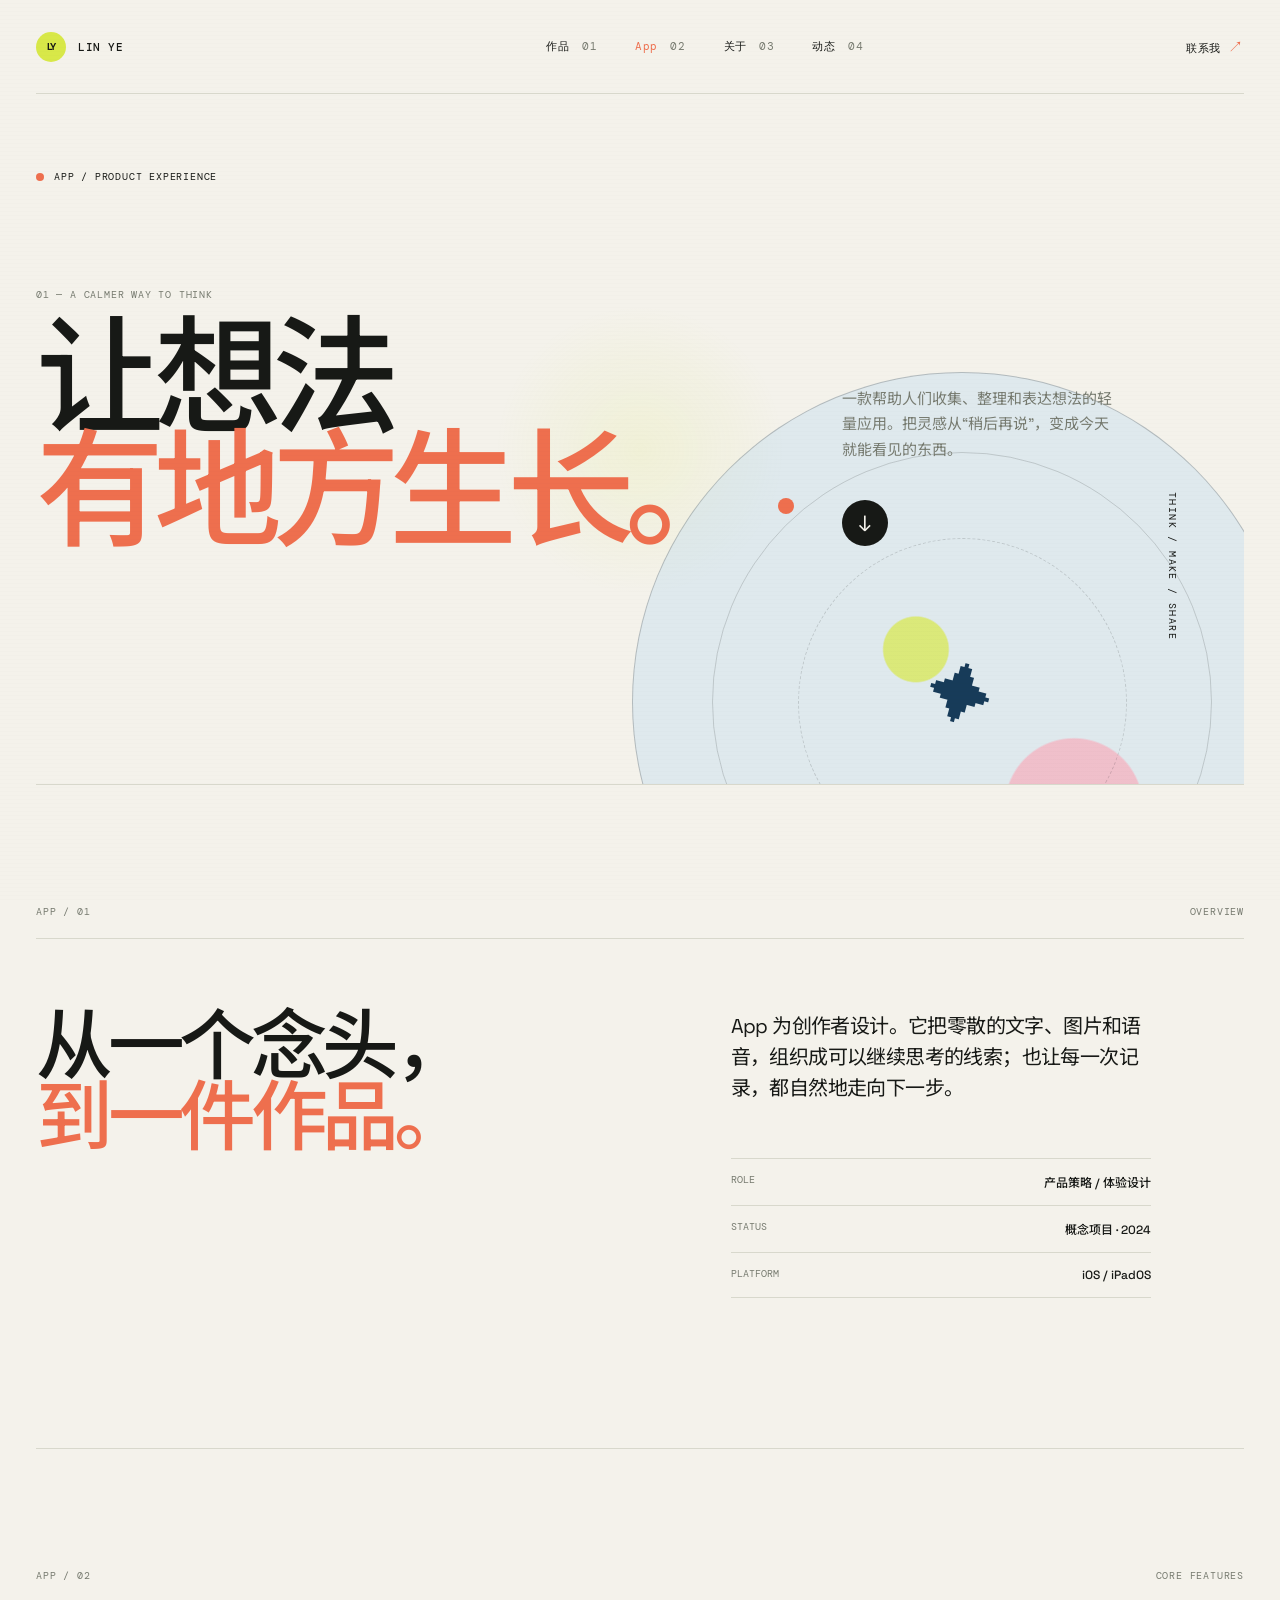
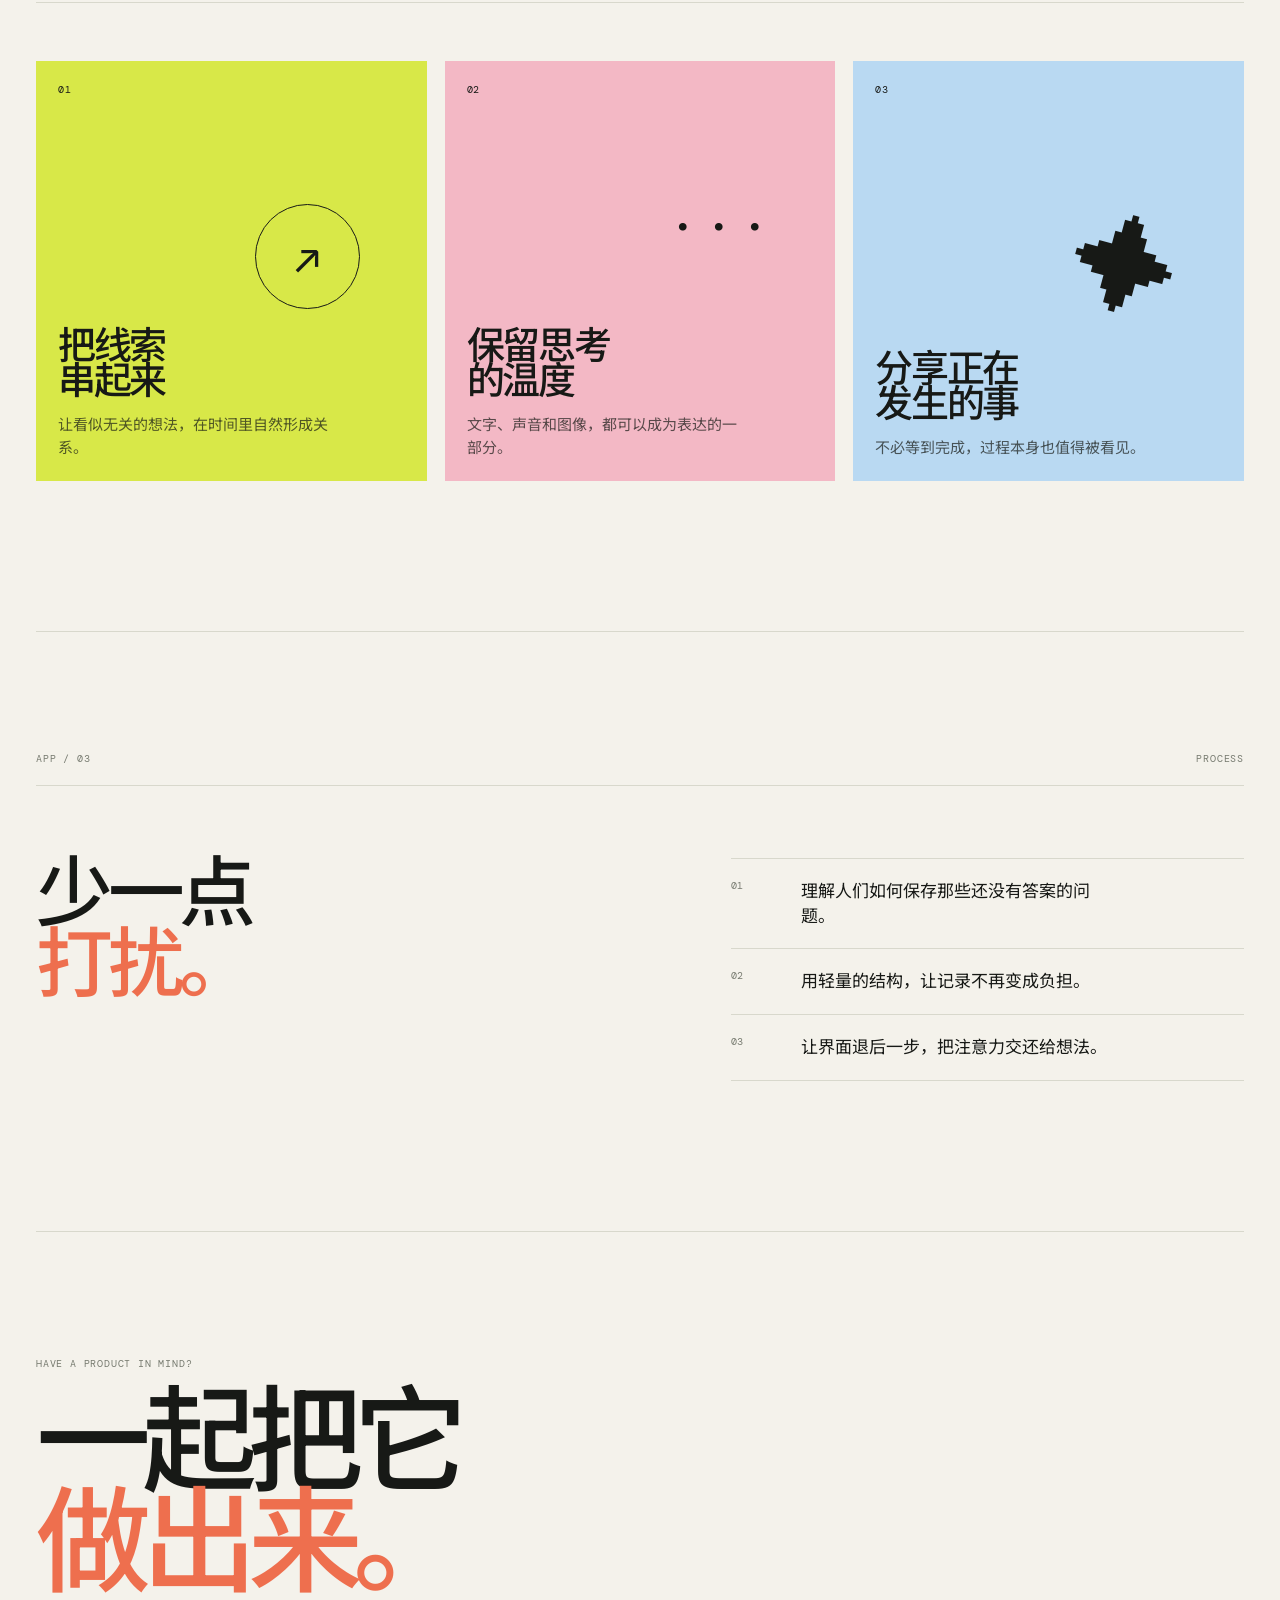
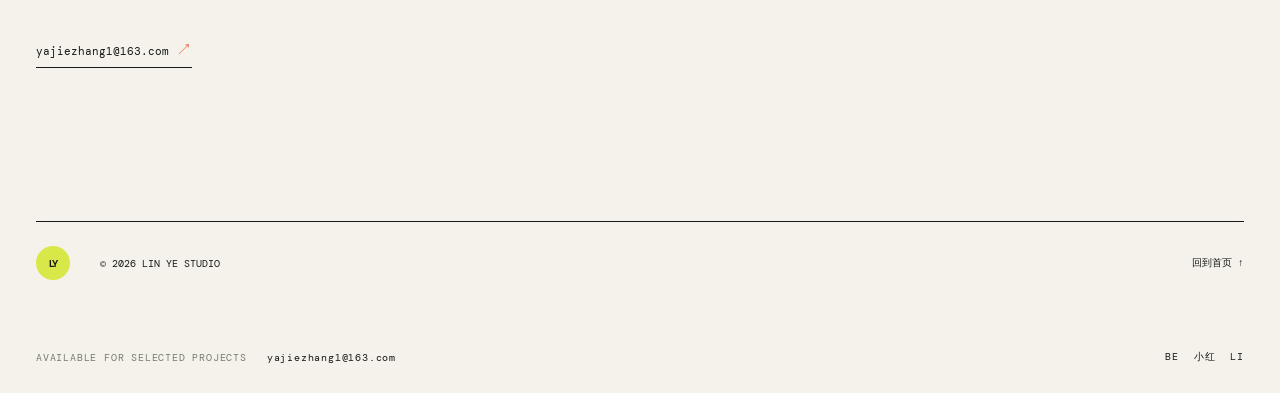
==== app.html @ 4819ed8f "Add app and connect pages" ====
<!doctype html>
<html lang="zh-CN">
<head>
  <meta charset="UTF-8" />
  <meta name="viewport" content="width=device-width, initial-scale=1.0" />
  <meta name="description" content="App 产品体验项目 - 林野作品集" />
  <title>App / 林野</title>
  <link rel="preconnect" href="https://fonts.googleapis.com" />
  <link rel="preconnect" href="https://fonts.gstatic.com" crossorigin />
  <link href="https://fonts.googleapis.com/css2?family=DM+Mono:wght@400;500&family=Space+Grotesk:wght@400;500;600;700&family=Noto+Sans+SC:wght@400;500;700;900&display=swap" rel="stylesheet" />
  <link rel="stylesheet" href="styles.css" />
  <link rel="stylesheet" href="app-page.css" />
</head>
<body class="app-page">
  <header class="site-header">
    <a class="brand" href="index.html#top" aria-label="返回首页"><span class="brand-mark">LY</span><span>LIN YE</span></a>
    <nav class="main-nav" aria-label="主导航">
      <a href="index.html#work">作品 <span>01</span></a>
      <a class="current" href="app.html">App <span>02</span></a>
      <a href="index.html#about">关于 <span>03</span></a>
      <a href="index.html#notes">动态 <span>04</span></a>
    </nav>
    <a class="header-contact" href="mailto:yajiezhang1@163.com">联系我 <span>↗</span></a>
  </header>

  <main>
    <section class="app-hero section-shell">
      <div class="app-kicker"><span class="status-dot"></span> APP / PRODUCT EXPERIENCE</div>
      <div class="app-hero-grid">
        <div>
          <p class="eyebrow">01 — A calmer way to think</p>
          <h1>让想法<br /><em>有地方生长。</em></h1>
        </div>
        <div class="app-hero-note">
          <p>一款帮助人们收集、整理和表达想法的轻量应用。把灵感从“稍后再说”，变成今天就能看见的东西。</p>
          <a class="circle-link" href="#overview" aria-label="查看 App 详情"><span>↓</span></a>
        </div>
      </div>
      <div class="app-orbit" aria-hidden="true"><span class="orbit-dot dot-one"></span><span class="orbit-dot dot-two"></span><span class="orbit-word">THINK / MAKE / SHARE</span><div class="app-symbol">✦</div></div>
    </section>

    <section id="overview" class="app-overview section-shell">
      <div class="app-section-label"><span>APP / 01</span><span>OVERVIEW</span></div>
      <div class="overview-grid">
        <h2>从一个念头，<br /><em>到一件作品。</em></h2>
        <div class="overview-copy"><p>App 为创作者设计。它把零散的文字、图片和语音，组织成可以继续思考的线索；也让每一次记录，都自然地走向下一步。</p><div class="app-facts"><div><span>ROLE</span><strong>产品策略 / 体验设计</strong></div><div><span>STATUS</span><strong>概念项目 · 2024</strong></div><div><span>PLATFORM</span><strong>iOS / iPadOS</strong></div></div></div>
      </div>
    </section>

    <section class="feature-section section-shell">
      <div class="app-section-label"><span>APP / 02</span><span>CORE FEATURES</span></div>
      <div class="feature-grid">
        <article class="feature-card feature-yellow"><span class="feature-index">01</span><div class="feature-icon icon-thread">↗</div><h3>把线索<br />串起来</h3><p>让看似无关的想法，在时间里自然形成关系。</p></article>
        <article class="feature-card feature-pink"><span class="feature-index">02</span><div class="feature-icon icon-pulse">• • •</div><h3>保留思考<br />的温度</h3><p>文字、声音和图像，都可以成为表达的一部分。</p></article>
        <article class="feature-card feature-blue"><span class="feature-index">03</span><div class="feature-icon icon-star">✦</div><h3>分享正在<br />发生的事</h3><p>不必等到完成，过程本身也值得被看见。</p></article>
      </div>
    </section>

    <section class="process-section section-shell">
      <div class="app-section-label"><span>APP / 03</span><span>PROCESS</span></div>
      <div class="process-grid"><h2>少一点<br /><em>打扰。</em></h2><div class="process-list"><div><span>01</span><p>理解人们如何保存那些还没有答案的问题。</p></div><div><span>02</span><p>用轻量的结构，让记录不再变成负担。</p></div><div><span>03</span><p>让界面退后一步，把注意力交还给想法。</p></div></div></div>
    </section>

    <section class="app-cta section-shell"><p class="eyebrow">Have a product in mind?</p><h2>一起把它<br /><em>做出来。</em></h2><a class="text-link" href="mailto:yajiezhang1@163.com">yajiezhang1@163.com <span>↗</span></a></section>
  </main>

  <footer class="site-footer section-shell"><div class="footer-top"><span class="brand-mark">LY</span><span>© <span id="year"></span> LIN YE STUDIO</span><a href="index.html#top">回到首页 ↑</a></div><div class="footer-bottom"><span>AVAILABLE FOR SELECTED PROJECTS</span><a href="mailto:yajiezhang1@163.com">yajiezhang1@163.com</a><div class="social-links"><a href="#" aria-label="Behance">BE</a><a href="#" aria-label="小红书">小红</a><a href="#" aria-label="LinkedIn">LI</a></div></div></footer>
  <script>document.getElementById('year').textContent = new Date().getFullYear();</script>
</body>
</html>
---- styles.css ----
@import url('https://fonts.googleapis.com/css2?family=DM+Mono:wght@400;500&family=Space+Grotesk:wght@400;500;600;700&family=Noto+Sans+SC:wght@400;500;700;900&display=swap');

:root { --ink: #171916; --paper: #f4f2eb; --muted: #777b70; --line: #d8d8cc; --acid: #d8e848; --orange: #ee6f4e; --display: 'Space Grotesk', 'Noto Sans SC', sans-serif; --mono: 'DM Mono', monospace; --mouse-x: 50vw; --mouse-y: 50vh; }
* { box-sizing: border-box; }
html { scroll-behavior: smooth; }
body { margin: 0; color: var(--ink); background: var(--paper); font-family: var(--display); font-size: 15px; }
body::before { content: ''; position: fixed; inset: 0; pointer-events: none; opacity: .18; z-index: 10; background-image: repeating-linear-gradient(0deg, rgba(23,25,22,.05) 0, rgba(23,25,22,.05) 1px, transparent 1px, transparent 4px); mix-blend-mode: multiply; }
body::after { content: ''; position: fixed; width: 300px; height: 300px; left: var(--mouse-x); top: var(--mouse-y); transform: translate(-50%, -50%); pointer-events: none; background: radial-gradient(circle, rgba(216,232,72,.12), transparent 68%); z-index: -1; }
.bubble-trail { position: fixed; inset: 0; z-index: 11; pointer-events: none; overflow: hidden; }
.trail-bubble { position: absolute; display: block; border: 1px solid rgba(255,255,255,.72); border-radius: 50%; opacity: 0; box-shadow: inset 2px 2px 3px rgba(255,255,255,.5), 0 2px 8px rgba(23,25,22,.08); will-change: transform, opacity; animation: bubble-rise ease-out forwards; }
@keyframes bubble-rise { 0% { opacity: 0; transform: translate3d(0, 10px, 0) scale(.55); } 12% { opacity: .56; } 68% { opacity: .38; } 100% { opacity: 0; transform: translate3d(var(--drift-x), var(--drift-y), 0) scale(1.15); } }
a { color: inherit; text-decoration: none; }
button { font: inherit; }
.site-header, .section-shell { width: min(1240px, calc(100% - 72px)); margin: 0 auto; }
.site-header { height: 94px; display: flex; align-items: center; justify-content: space-between; border-bottom: 1px solid var(--line); font-family: var(--mono); font-size: 11px; letter-spacing: .05em; }
.brand { display: flex; align-items: center; gap: 12px; font-weight: 500; }
.brand-mark { width: 30px; height: 30px; display: grid; place-items: center; color: var(--ink); background: var(--acid); border-radius: 50%; font-family: var(--display); font-size: 10px; font-weight: 700; letter-spacing: -.08em; }
.main-nav { display: flex; gap: 38px; margin-left: 100px; }.main-nav a, .header-contact { transition: opacity .2s; }.main-nav a:hover, .header-contact:hover, .footer-top a:hover { opacity: .5; }.main-nav span { color: var(--muted); margin-left: 5px; }.header-contact span { color: var(--orange); font-size: 15px; }
.hero { min-height: 650px; padding: 78px 0 52px; display: flex; flex-direction: column; justify-content: space-between; }.hero-kicker, .eyebrow, .detail-label, .project-year, .note-date, .note-type, .hero-meta, .footer-bottom, .visual-caption { font-family: var(--mono); font-size: 10px; letter-spacing: .08em; }.hero-kicker { display: flex; align-items: center; gap: 9px; text-transform: uppercase; }.status-dot { width: 8px; height: 8px; background: var(--orange); border-radius: 50%; animation: pulse 2s ease-in-out infinite; }.hero-copy { padding: 70px 0 74px; max-width: 950px; }.eyebrow { margin: 0 0 22px; text-transform: uppercase; color: var(--muted); }.hero h1 { max-width: 900px; margin: 0; font-size: clamp(54px, 8.5vw, 128px); line-height: .92; letter-spacing: -.07em; font-weight: 500; }.hero-intro { max-width: 370px; margin: 36px 0 0 auto; font-size: 17px; line-height: 1.7; color: #53574c; }.hero-foot { display: flex; align-items: flex-end; gap: 70px; border-top: 1px solid var(--line); padding-top: 20px; }.circle-link { width: 46px; height: 46px; display: grid; place-items: center; color: var(--paper); background: var(--ink); border-radius: 50%; font-size: 22px; transition: transform .25s, background .25s; }.circle-link:hover { transform: rotate(-45deg); background: var(--orange); }.hero-meta { display: flex; flex-direction: column; gap: 8px; color: var(--muted); }.hero-meta strong { color: var(--ink); font-family: var(--display); font-size: 12px; font-weight: 500; letter-spacing: 0; }
.work-section { padding: 145px 0 160px; }.section-heading { display: flex; align-items: flex-end; justify-content: space-between; gap: 40px; margin-bottom: 54px; }.section-heading.compact { margin-bottom: 76px; }.section-heading h2 { margin: 0; font-size: clamp(44px, 6vw, 78px); font-weight: 500; line-height: .95; letter-spacing: -.065em; }.section-heading h2 em { color: var(--orange); font-style: normal; }.section-note { max-width: 230px; line-height: 1.6; color: var(--muted); margin: 0 0 3px; }.filter-row { display: flex; gap: 9px; margin-bottom: 25px; }.filter-button { border: 1px solid var(--line); background: transparent; padding: 9px 14px; color: var(--muted); cursor: pointer; font-size: 12px; transition: background .2s, border .2s, color .2s; }.filter-button:hover, .filter-button.active { background: var(--ink); border-color: var(--ink); color: var(--paper); }.project-grid { display: grid; grid-template-columns: repeat(2, 1fr); gap: 70px 24px; }.project-card { cursor: pointer; }.project-visual { position: relative; height: 445px; overflow: hidden; background: var(--accent); }.visual-number { position: absolute; top: 20px; left: 22px; font-family: var(--mono); font-size: 11px; z-index: 2; }.visual-caption { position: absolute; right: 22px; bottom: 20px; z-index: 2; }.visual-art { position: absolute; inset: 0; overflow: hidden; }.art-web { background: radial-gradient(circle at 30% 40%, #faf9f0 0 12%, transparent 12.5%), linear-gradient(130deg, transparent 48%, rgba(23,25,22,.92) 48.2% 61%, transparent 61.2%); }.art-web::before { content: 'ATLAS'; position: absolute; left: 14%; top: 44%; font-size: clamp(55px, 8vw, 105px); letter-spacing: -.1em; font-weight: 700; transform: rotate(-90deg); }.art-web i { position: absolute; width: 270px; height: 270px; right: 10%; top: 15%; border: 1px solid var(--ink); border-radius: 50%; }.art-web b { position: absolute; width: 100px; height: 100px; right: 23%; top: 34%; background: var(--orange); border-radius: 50%; }.art-brand { background: #ee6f4e; }.art-brand::before { content: 'MORI'; position: absolute; top: 45%; left: 17%; color: var(--paper); font-size: clamp(65px, 9vw, 120px); line-height: .7; font-weight: 700; letter-spacing: -.12em; }.art-brand i { position: absolute; width: 155px; height: 155px; border: 1px solid var(--paper); border-radius: 50%; right: 12%; top: 13%; }.art-brand b { position: absolute; width: 28px; height: 28px; border-radius: 50%; background: var(--acid); right: 22%; top: 24%; }.art-culture { background: #f4b54b; }.art-culture::before { content: ''; position: absolute; width: 240px; height: 340px; left: 28%; top: 12%; background: var(--ink); transform: rotate(12deg); }.art-culture i { position: absolute; width: 130px; height: 130px; left: 39%; top: 31%; border: 1px solid var(--acid); border-radius: 50%; z-index: 1; }.art-culture b { position: absolute; width: 80px; height: 80px; left: 48%; top: 45%; background: var(--orange); border-radius: 50%; z-index: 1; }.art-service { background: #78b7a9; }.art-service::before { content: '+'; position: absolute; color: var(--paper); font-size: 340px; font-weight: 900; line-height: .7; left: 34%; top: 25%; transform: rotate(15deg); }.art-service i { position: absolute; width: 250px; height: 250px; left: 15%; top: 25%; border: 1px solid var(--ink); border-radius: 50%; }.project-card:hover .visual-art { transform: scale(1.035); }.visual-art { transition: transform .6s cubic-bezier(.2,.7,.2,1); }.project-info { display: grid; grid-template-columns: 1fr auto; gap: 12px; padding: 20px 2px 0; }.project-info h3 { margin: 12px 0 0; font-size: 29px; font-weight: 500; line-height: .98; letter-spacing: -.05em; }.project-arrow { font-size: 26px; transition: transform .2s; }.project-card:hover .project-arrow { transform: translate(4px, -4px); }.project-info p { grid-column: 1 / -1; margin: 8px 0 0; color: var(--muted); }.project-tags { grid-column: 1 / -1; display: flex; gap: 7px; margin-top: 2px; }.project-tags span, .tag-list span { border: 1px solid var(--line); padding: 7px 10px; color: var(--muted); font-family: var(--mono); font-size: 9px; }
.about-section { padding: 140px 0; border-top: 1px solid var(--line); }.about-layout { display: grid; grid-template-columns: 1.1fr .9fr; gap: 15%; }.about-statement { max-width: 570px; font-size: clamp(25px, 3.1vw, 43px); line-height: 1.22; letter-spacing: -.045em; }.about-details { display: grid; gap: 54px; }.detail-label { display: block; color: var(--muted); margin-bottom: 22px; text-transform: uppercase; }.experience-item { display: grid; grid-template-columns: 100px 1fr; gap: 18px; border-top: 1px solid var(--line); padding: 13px 0; font-size: 12px; }.experience-item span { font: 10px var(--mono); color: var(--muted); }.experience-item strong { font-weight: 500; }.tag-list { display: flex; flex-wrap: wrap; gap: 7px; }.tag-list span { color: var(--ink); }
.notes-section { padding: 100px 0 150px; border-top: 1px solid var(--line); }.text-link { font-family: var(--mono); font-size: 11px; border-bottom: 1px solid var(--ink); padding-bottom: 8px; }.text-link span { color: var(--orange); font-size: 16px; }.notes-list { border-top: 1px solid var(--line); }.note-item { min-height: 97px; display: grid; grid-template-columns: 150px 140px 1fr 30px; align-items: center; gap: 18px; border-bottom: 1px solid var(--line); transition: padding .25s, background .25s; }.note-item:hover { padding: 0 15px; background: var(--acid); }.note-item h3 { margin: 0; font-size: 19px; font-weight: 500; letter-spacing: -.03em; }.note-type { color: var(--muted); }.note-arrow { text-align: right; font-size: 22px; }
.site-footer { border-top: 1px solid var(--ink); padding: 24px 0 30px; font-family: var(--mono); font-size: 10px; }.footer-top, .footer-bottom { display: flex; align-items: center; justify-content: space-between; gap: 20px; }.footer-top { margin-bottom: 70px; }.footer-top .brand-mark { width: 34px; height: 34px; }.footer-top > span:nth-child(2) { margin-right: auto; margin-left: 10px; }.footer-bottom { color: var(--muted); }.footer-bottom a { color: var(--ink); }.social-links { display: flex; gap: 15px; margin-left: auto; }.project-modal[hidden] { display: none; }.project-modal { position: fixed; inset: 0; z-index: 20; display: grid; place-items: center; padding: 24px; }.modal-backdrop { position: absolute; inset: 0; background: rgba(23,25,22,.72); backdrop-filter: blur(5px); }.modal-card { position: relative; z-index: 1; display: grid; grid-template-columns: 1fr 1fr; width: min(950px, 100%); max-height: min(680px, 90vh); overflow: auto; background: var(--paper); animation: rise .35s ease both; }.modal-visual .project-visual { height: 100%; min-height: 490px; }.modal-content { padding: 70px 54px 45px; display: flex; flex-direction: column; justify-content: center; }.modal-content h2 { margin: 0 0 30px; font-size: 52px; line-height: .95; letter-spacing: -.07em; font-weight: 500; }.modal-content > p:not(.eyebrow) { color: var(--muted); line-height: 1.7; }.modal-close { position: absolute; z-index: 2; right: 17px; top: 13px; border: 0; background: transparent; font-size: 30px; cursor: pointer; }.modal-facts { margin-top: 34px; border-top: 1px solid var(--line); }.modal-facts div { display: flex; justify-content: space-between; gap: 15px; padding: 12px 0; border-bottom: 1px solid var(--line); font-size: 12px; }.modal-facts span { color: var(--muted); }.modal-facts strong { font-weight: 500; }.modal-open { overflow: hidden; }
.hero-intro { white-space: pre-line; }
.art-web { background: radial-gradient(circle at 24% 25%, rgba(250,249,240,.95) 0 16%, transparent 16.5%), radial-gradient(circle at 78% 72%, rgba(238,111,78,.3) 0 17%, transparent 17.5%), linear-gradient(135deg, #d8e848 0 52%, #171916 52.2% 66%, #d8e848 66.2%); }
.art-web::before { content: '♥'; left: 20%; top: 19%; color: #ee6f4e; font-size: clamp(110px, 17vw, 210px); line-height: 1; letter-spacing: 0; transform: rotate(-12deg); text-shadow: 12px 14px 0 rgba(23,25,22,.12); }
.art-web::after { content: '♥'; position: absolute; right: 13%; bottom: 12%; color: #faf9f0; font-size: clamp(55px, 9vw, 105px); line-height: 1; transform: rotate(14deg); }
.art-web i { width: 330px; height: 330px; right: 4%; top: 3%; border-color: rgba(23,25,22,.55); }
.art-web b { width: 108px; height: 108px; right: 24%; top: 34%; background: #ee6f4e; opacity: .8; }
.art-brand { background-color: #102a43; background-image: repeating-linear-gradient(135deg, rgba(244,242,235,.16) 0 3px, transparent 3px 20px), radial-gradient(circle, #d8e848 0 8px, transparent 9px); background-size: auto, 58px 58px; }
.art-brand::before { color: #f4f2eb; text-shadow: 8px 8px 0 rgba(216,232,72,.55); }
.art-brand::after { content: ''; position: absolute; width: 210px; height: 210px; right: 9%; top: 10%; border-radius: 50%; background: radial-gradient(circle, #ee6f4e 0 17px, transparent 18px); background-size: 48px 48px; border: 1px solid rgba(244,242,235,.65); }
.art-brand i { border-color: rgba(244,242,235,.7); }
.art-brand b { background: #d8e848; }
@keyframes pulse { 50% { opacity: .3; transform: scale(.75); } } @keyframes rise { from { opacity: 0; transform: translateY(15px); } to { opacity: 1; transform: translateY(0); } }
@media (max-width: 720px) { .site-header, .section-shell { width: min(100% - 36px, 1240px); }.site-header { height: 72px; }.main-nav { gap: 14px; margin-left: 0; }.main-nav span { display: none; }.header-contact { display: none; }.hero { min-height: 620px; padding-top: 55px; }.hero-copy { padding: 66px 0 50px; }.hero-intro { margin: 30px 0 0; font-size: 15px; }.hero-foot { gap: 22px; flex-wrap: wrap; }.hero-meta { margin-left: 10px; }.work-section, .about-section { padding: 90px 0; }.section-heading { display: block; margin-bottom: 38px; }.section-note { margin-top: 25px; }.section-heading.compact { margin-bottom: 48px; }.project-grid { grid-template-columns: 1fr; gap: 52px; }.project-visual { height: 340px; }.about-layout { grid-template-columns: 1fr; gap: 68px; }.about-statement { font-size: 28px; }.notes-section { padding: 75px 0 90px; }.note-item { min-height: 120px; grid-template-columns: 1fr 1fr 25px; gap: 8px; }.note-date { grid-column: 1; }.note-type { grid-column: 2; }.note-item h3 { grid-column: 1 / 3; grid-row: 2; font-size: 17px; }.note-arrow { grid-column: 3; grid-row: 1 / 3; }.footer-top { margin-bottom: 50px; }.footer-bottom { display: grid; grid-template-columns: 1fr auto; }.social-links { grid-column: 1 / -1; margin: 12px 0 0; }.modal-card { grid-template-columns: 1fr; max-height: 90vh; }.modal-visual .project-visual { min-height: 230px; height: 230px; }.modal-content { padding: 32px 25px 30px; }.modal-content h2 { font-size: 40px; margin-bottom: 20px; } }
---- app-page.css ----
.app-page { --app-blue: #173b59; --app-pink: #f3b8c5; --app-yellow: #d8e848; --app-light-blue: #b9d9f2; }
.app-page .main-nav .current { color: var(--orange); }
.app-hero { min-height: 690px; padding: 76px 0 80px; position: relative; overflow: hidden; }
.app-kicker, .app-section-label, .feature-index { font: 10px var(--mono); letter-spacing: .08em; color: var(--muted); }
.app-kicker { display: flex; gap: 10px; align-items: center; color: var(--ink); }
.app-hero-grid { position: relative; z-index: 1; display: grid; grid-template-columns: 1.3fr .7fr; gap: 60px; padding-top: 105px; }
.app-hero h1 { margin: 0; font-size: clamp(64px, 10vw, 140px); line-height: .88; letter-spacing: -.08em; font-weight: 500; }
.app-hero h1 em, .app-overview h2 em, .process-grid h2 em, .app-cta h2 em { color: var(--orange); font-style: normal; }
.app-hero-note { align-self: end; max-width: 280px; padding-bottom: 2px; }.app-hero-note p { margin: 0 0 38px; color: var(--muted); line-height: 1.7; }.app-orbit { position: absolute; width: min(57vw, 660px); aspect-ratio: 1; right: -4%; bottom: -36%; border: 1px solid rgba(23,25,22,.22); border-radius: 50%; background: radial-gradient(circle at 43% 42%, rgba(216,232,72,.7) 0 6%, transparent 6.3%), radial-gradient(circle at 67% 66%, rgba(243,184,197,.85) 0 11%, transparent 11.3%), rgba(185,217,242,.36); }.app-orbit::before, .app-orbit::after { content: ''; position: absolute; inset: 12%; border: 1px solid rgba(23,25,22,.16); border-radius: 50%; }.app-orbit::after { inset: 25%; border-style: dashed; }.orbit-dot { position: absolute; width: 16px; height: 16px; border-radius: 50%; background: var(--orange); }.dot-one { top: 19%; left: 22%; }.dot-two { right: 13%; bottom: 25%; background: var(--app-blue); }.orbit-word { position: absolute; right: 17%; top: 18%; writing-mode: vertical-rl; font: 10px var(--mono); letter-spacing: .14em; }.app-symbol { position: absolute; left: 45%; top: 43%; color: var(--app-blue); font-size: 64px; transform: rotate(15deg); }
.app-overview, .feature-section, .process-section { padding: 120px 0 150px; border-top: 1px solid var(--line); }.app-section-label { display: flex; justify-content: space-between; padding-bottom: 20px; border-bottom: 1px solid var(--line); }.overview-grid { display: grid; grid-template-columns: 1fr 1fr; gap: 15%; padding-top: 72px; }.app-overview h2, .process-grid h2 { margin: 0; font-size: clamp(48px, 6vw, 82px); line-height: .93; letter-spacing: -.07em; font-weight: 500; }.overview-copy { max-width: 420px; }.overview-copy > p { margin: 0; font-size: 20px; line-height: 1.55; letter-spacing: -.03em; }.app-facts { margin-top: 54px; border-top: 1px solid var(--line); }.app-facts div { display: flex; justify-content: space-between; gap: 20px; padding: 14px 0; border-bottom: 1px solid var(--line); font: 10px var(--mono); }.app-facts span { color: var(--muted); }.app-facts strong { font: 12px var(--display); font-weight: 500; }
.feature-grid { display: grid; grid-template-columns: repeat(3, 1fr); gap: 18px; padding-top: 58px; }.feature-card { min-height: 420px; padding: 22px; display: flex; flex-direction: column; position: relative; overflow: hidden; }.feature-yellow { background: var(--app-yellow); }.feature-pink { background: var(--app-pink); }.feature-blue { background: var(--app-light-blue); }.feature-index { color: var(--ink); }.feature-icon { position: absolute; top: 34%; right: 17%; color: var(--ink); }.icon-thread { width: 105px; height: 105px; display: grid; place-items: center; border: 1px solid var(--ink); border-radius: 50%; font-size: 45px; }.icon-pulse { font-size: 32px; letter-spacing: .25em; }.icon-star { font-size: 105px; transform: rotate(15deg); }.feature-card h3 { margin: auto 0 14px; font-size: 38px; line-height: .92; letter-spacing: -.06em; font-weight: 500; }.feature-card p { max-width: 270px; margin: 0; line-height: 1.55; color: rgba(23,25,22,.7); }.process-grid { display: grid; grid-template-columns: 1fr 1fr; gap: 15%; padding-top: 72px; }.process-list { border-top: 1px solid var(--line); }.process-list div { display: grid; grid-template-columns: 50px 1fr; gap: 20px; padding: 20px 0; border-bottom: 1px solid var(--line); }.process-list span { font: 10px var(--mono); color: var(--muted); }.process-list p { margin: 0; max-width: 310px; font-size: 17px; line-height: 1.45; }.app-cta { padding: 125px 0 160px; border-top: 1px solid var(--line); }.app-cta h2 { margin: 0 0 45px; font-size: clamp(58px, 9vw, 124px); line-height: .88; letter-spacing: -.08em; font-weight: 500; }.app-cta .text-link { font: 11px var(--mono); border-bottom: 1px solid var(--ink); padding-bottom: 9px; }.app-cta .text-link span { color: var(--orange); font-size: 16px; }
@media (max-width: 720px) { .app-page .main-nav { gap: 13px; }.app-hero { min-height: 650px; padding-top: 55px; }.app-hero-grid, .overview-grid, .process-grid { grid-template-columns: 1fr; gap: 55px; padding-top: 80px; }.app-hero h1 { font-size: 64px; }.app-hero-note { margin-left: 0; }.app-orbit { width: 530px; right: -46%; bottom: -14%; opacity: .65; }.app-overview, .feature-section, .process-section { padding: 85px 0 100px; }.overview-copy > p { font-size: 18px; }.feature-grid { grid-template-columns: 1fr; gap: 14px; padding-top: 38px; }.feature-card { min-height: 340px; }.feature-card h3 { font-size: 34px; }.process-grid { padding-top: 55px; }.app-cta { padding: 90px 0 110px; } }
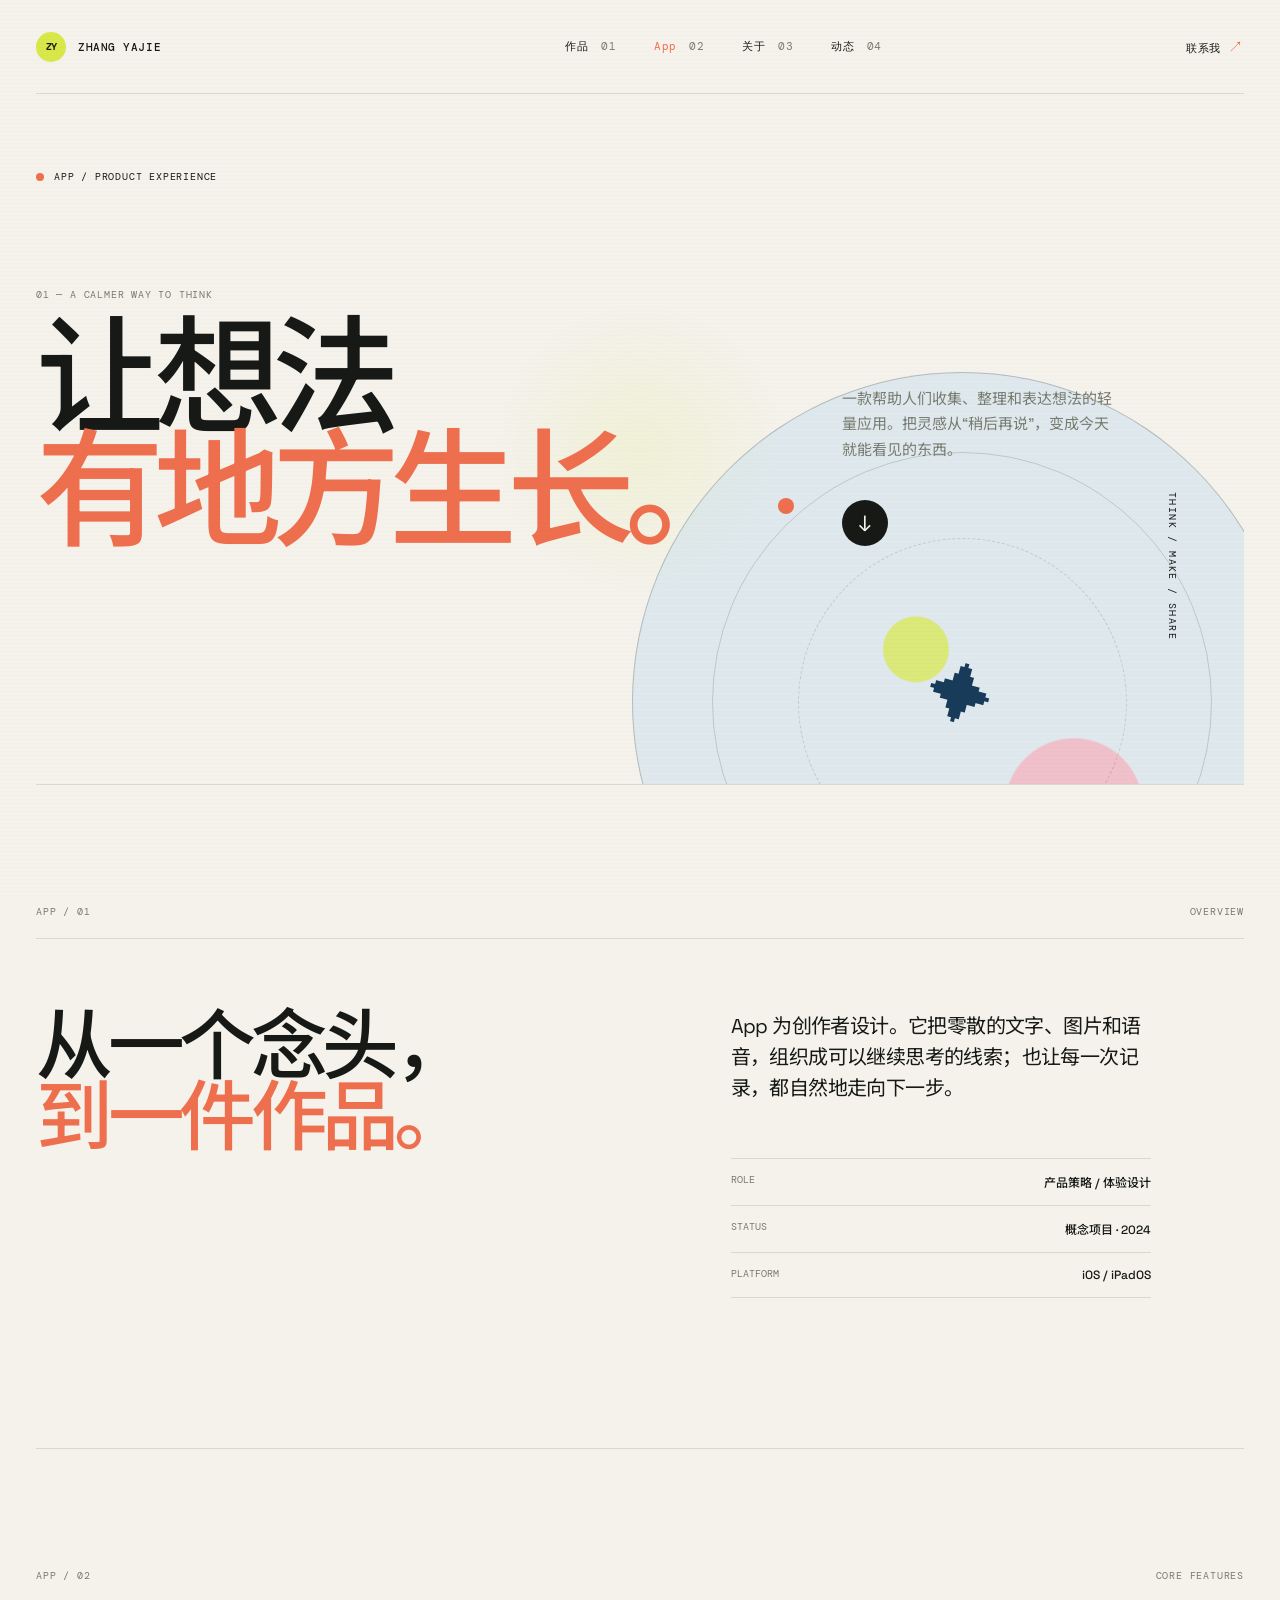
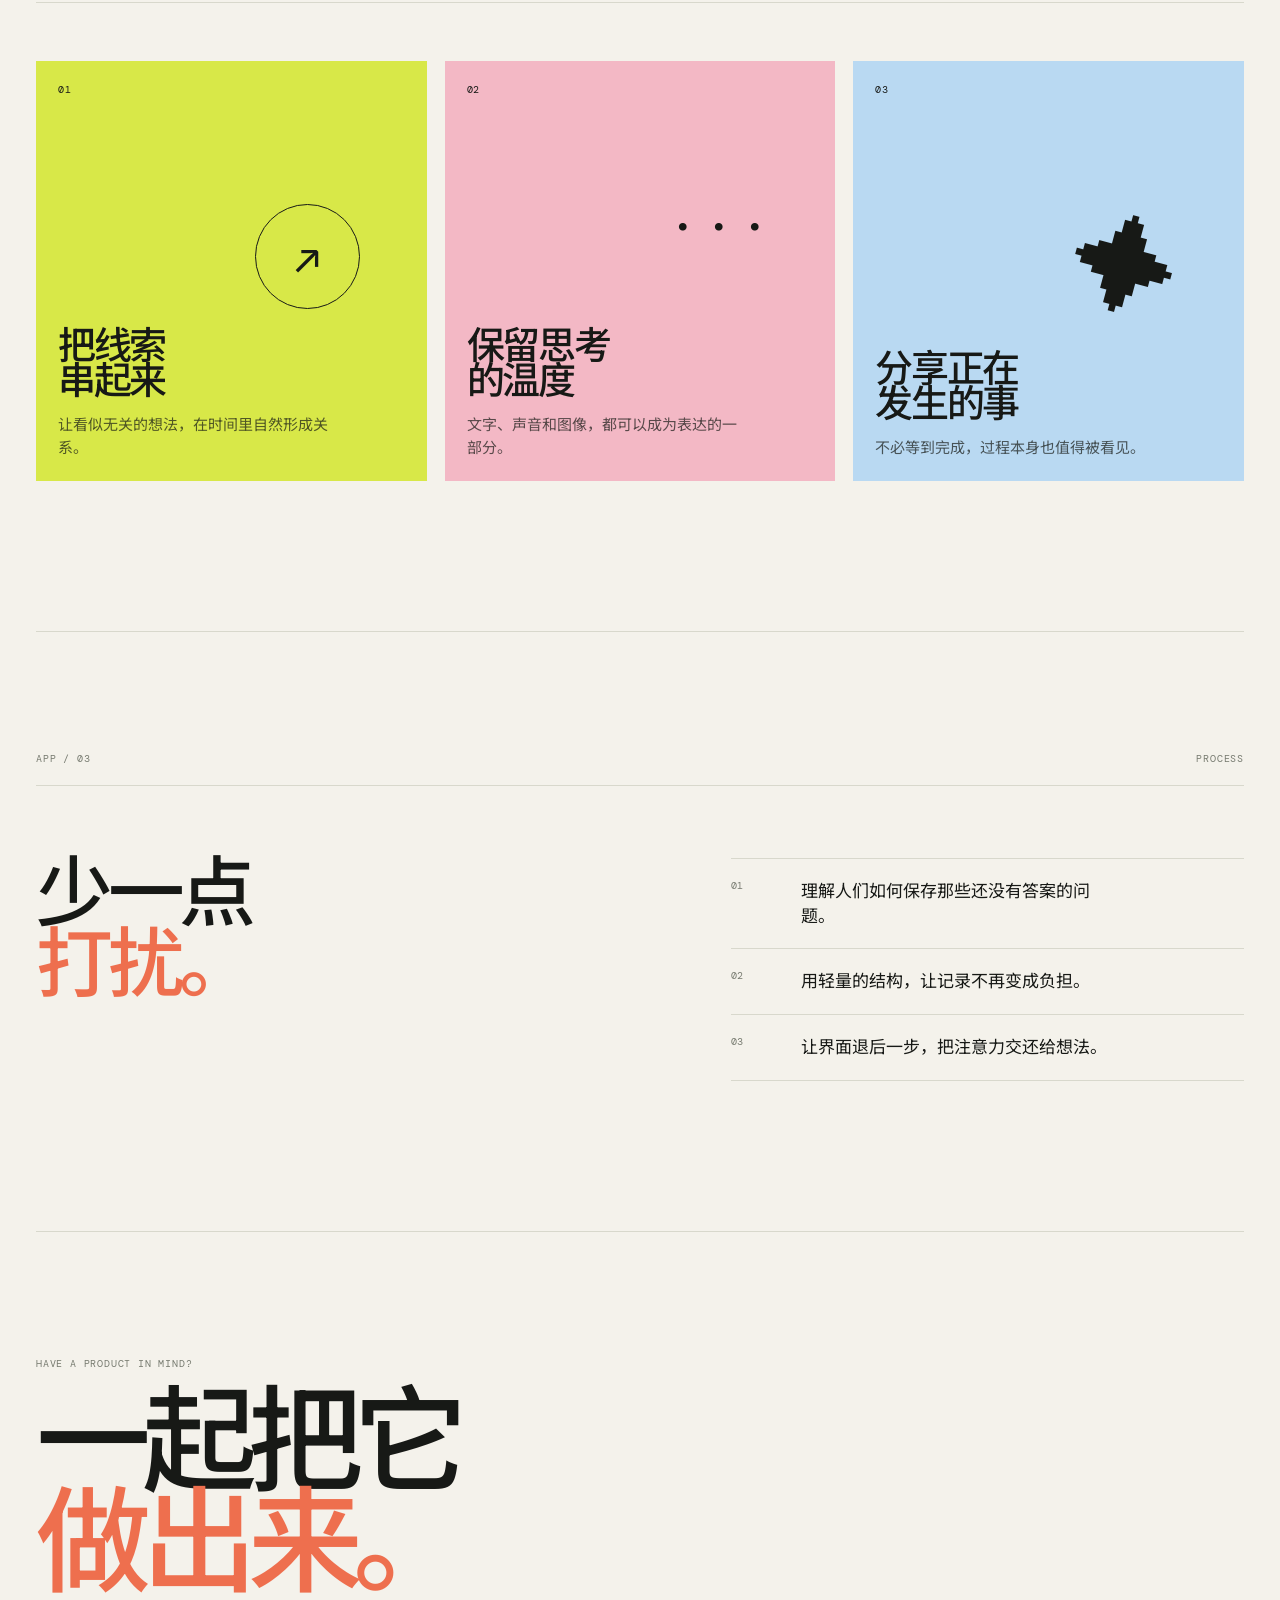
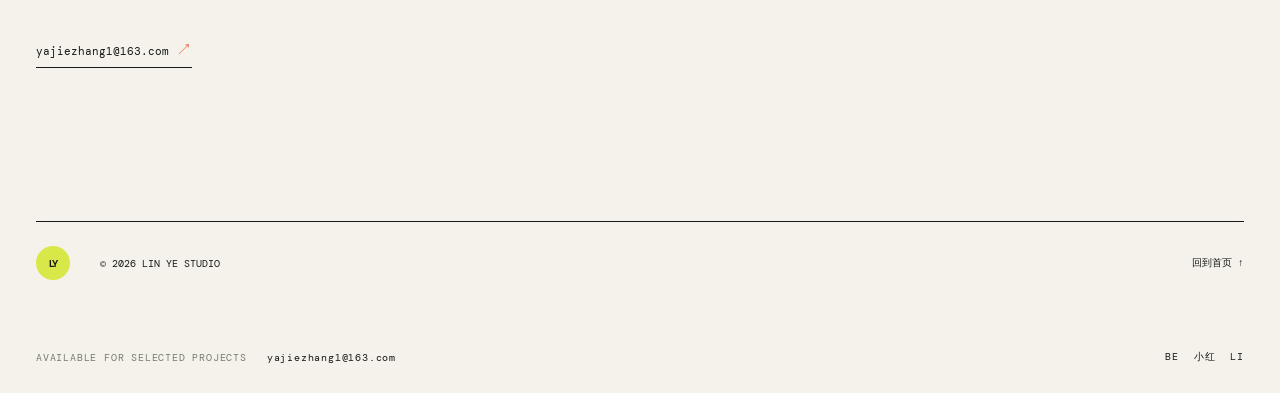
==== commit 07ee367d: "Update profile content and typography" ====
--- a/app.html
+++ b/app.html
@@ -13,7 +13,7 @@
 </head>
 <body class="app-page">
   <header class="site-header">
-    <a class="brand" href="index.html#top" aria-label="返回首页"><span class="brand-mark">LY</span><span>LIN YE</span></a>
+    <a class="brand" href="index.html#top" aria-label="返回首页"><span class="brand-mark">ZY</span><span>ZHANG YAJIE</span></a>
     <nav class="main-nav" aria-label="主导航">
       <a href="index.html#work">作品 <span>01</span></a>
       <a class="current" href="app.html">App <span>02</span></a>
--- a/styles.css
+++ b/styles.css
@@ -22,6 +22,7 @@
 .notes-section { padding: 100px 0 150px; border-top: 1px solid var(--line); }.text-link { font-family: var(--mono); font-size: 11px; border-bottom: 1px solid var(--ink); padding-bottom: 8px; }.text-link span { color: var(--orange); font-size: 16px; }.notes-list { border-top: 1px solid var(--line); }.note-item { min-height: 97px; display: grid; grid-template-columns: 150px 140px 1fr 30px; align-items: center; gap: 18px; border-bottom: 1px solid var(--line); transition: padding .25s, background .25s; }.note-item:hover { padding: 0 15px; background: var(--acid); }.note-item h3 { margin: 0; font-size: 19px; font-weight: 500; letter-spacing: -.03em; }.note-type { color: var(--muted); }.note-arrow { text-align: right; font-size: 22px; }
 .site-footer { border-top: 1px solid var(--ink); padding: 24px 0 30px; font-family: var(--mono); font-size: 10px; }.footer-top, .footer-bottom { display: flex; align-items: center; justify-content: space-between; gap: 20px; }.footer-top { margin-bottom: 70px; }.footer-top .brand-mark { width: 34px; height: 34px; }.footer-top > span:nth-child(2) { margin-right: auto; margin-left: 10px; }.footer-bottom { color: var(--muted); }.footer-bottom a { color: var(--ink); }.social-links { display: flex; gap: 15px; margin-left: auto; }.project-modal[hidden] { display: none; }.project-modal { position: fixed; inset: 0; z-index: 20; display: grid; place-items: center; padding: 24px; }.modal-backdrop { position: absolute; inset: 0; background: rgba(23,25,22,.72); backdrop-filter: blur(5px); }.modal-card { position: relative; z-index: 1; display: grid; grid-template-columns: 1fr 1fr; width: min(950px, 100%); max-height: min(680px, 90vh); overflow: auto; background: var(--paper); animation: rise .35s ease both; }.modal-visual .project-visual { height: 100%; min-height: 490px; }.modal-content { padding: 70px 54px 45px; display: flex; flex-direction: column; justify-content: center; }.modal-content h2 { margin: 0 0 30px; font-size: 52px; line-height: .95; letter-spacing: -.07em; font-weight: 500; }.modal-content > p:not(.eyebrow) { color: var(--muted); line-height: 1.7; }.modal-close { position: absolute; z-index: 2; right: 17px; top: 13px; border: 0; background: transparent; font-size: 30px; cursor: pointer; }.modal-facts { margin-top: 34px; border-top: 1px solid var(--line); }.modal-facts div { display: flex; justify-content: space-between; gap: 15px; padding: 12px 0; border-bottom: 1px solid var(--line); font-size: 12px; }.modal-facts span { color: var(--muted); }.modal-facts strong { font-weight: 500; }.modal-open { overflow: hidden; }
 .hero-intro { white-space: pre-line; }
+.hero h1#hero-title { max-width: 1040px; font-size: 28px; line-height: 1.2; letter-spacing: -.045em; }
 .art-web { background: radial-gradient(circle at 24% 25%, rgba(250,249,240,.95) 0 16%, transparent 16.5%), radial-gradient(circle at 78% 72%, rgba(238,111,78,.3) 0 17%, transparent 17.5%), linear-gradient(135deg, #d8e848 0 52%, #171916 52.2% 66%, #d8e848 66.2%); }
 .art-web::before { content: '♥'; left: 20%; top: 19%; color: #ee6f4e; font-size: clamp(110px, 17vw, 210px); line-height: 1; letter-spacing: 0; transform: rotate(-12deg); text-shadow: 12px 14px 0 rgba(23,25,22,.12); }
 .art-web::after { content: '♥'; position: absolute; right: 13%; bottom: 12%; color: #faf9f0; font-size: clamp(55px, 9vw, 105px); line-height: 1; transform: rotate(14deg); }
